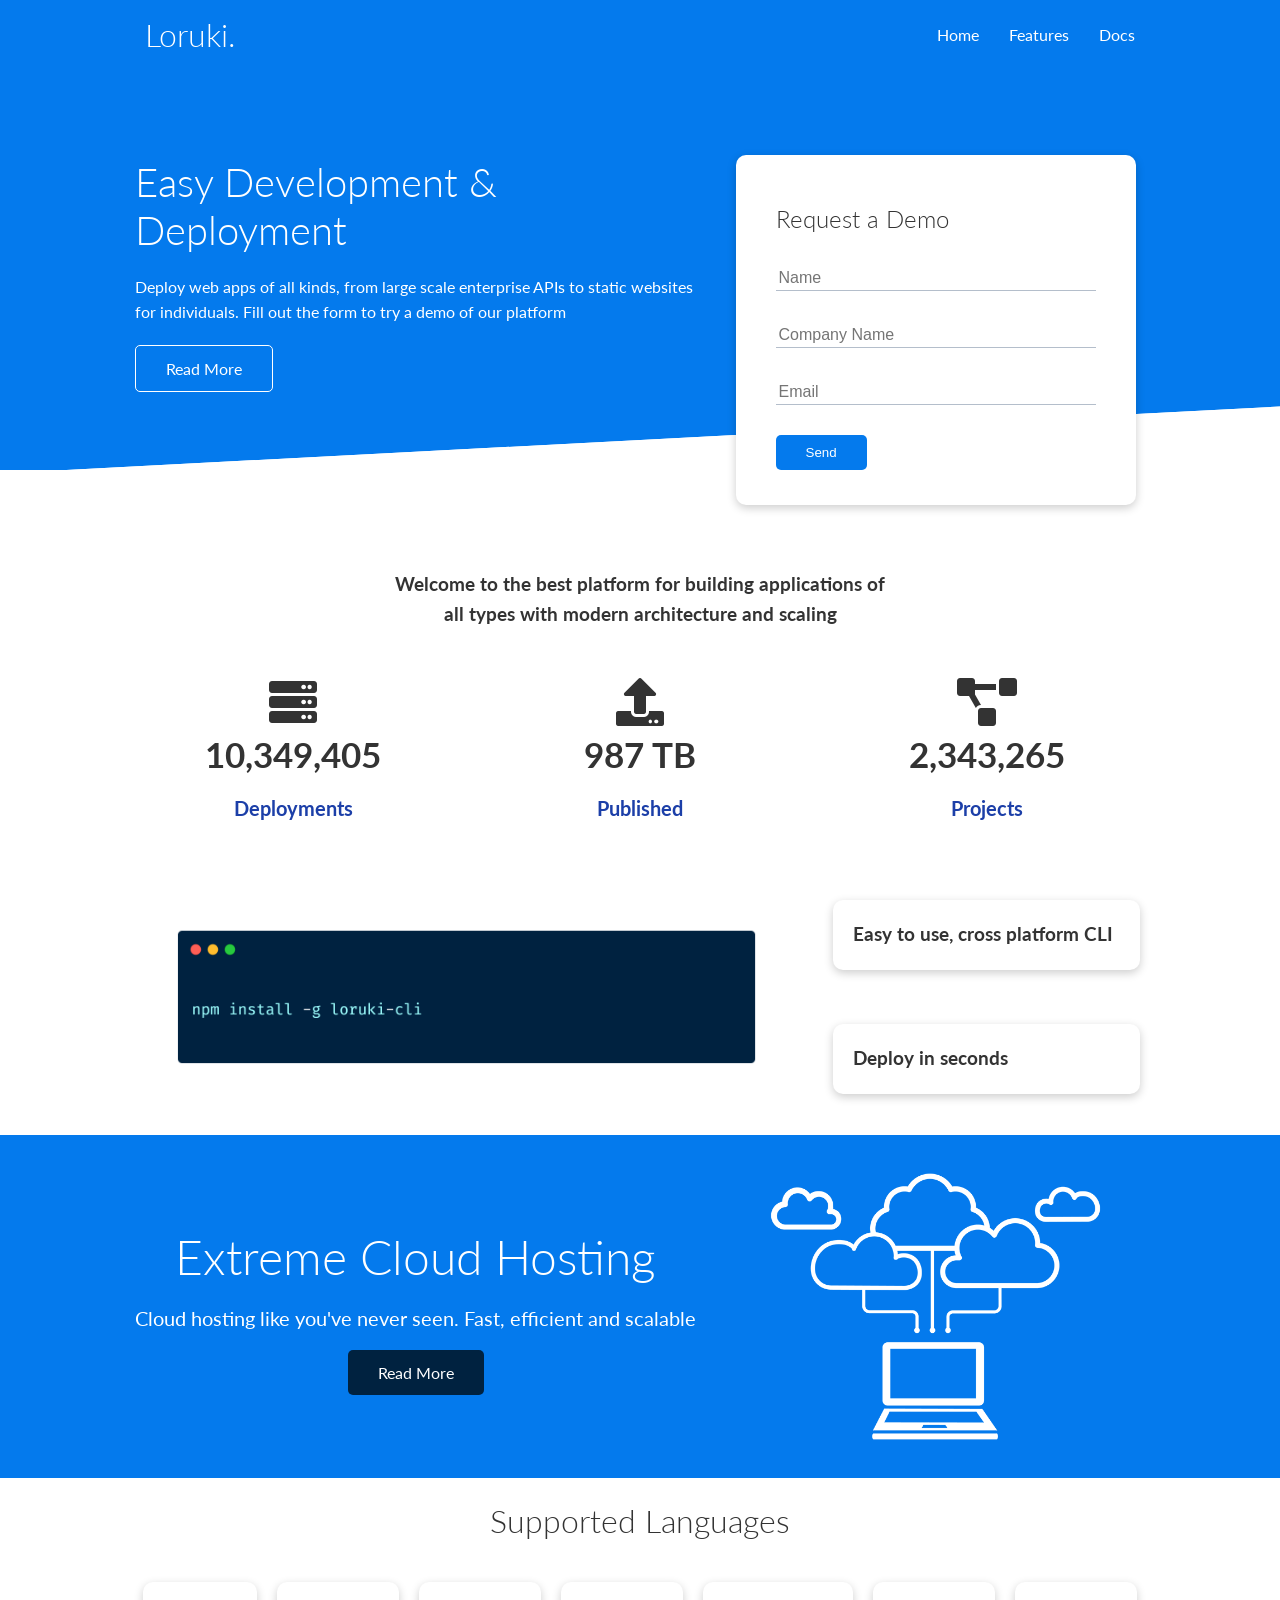
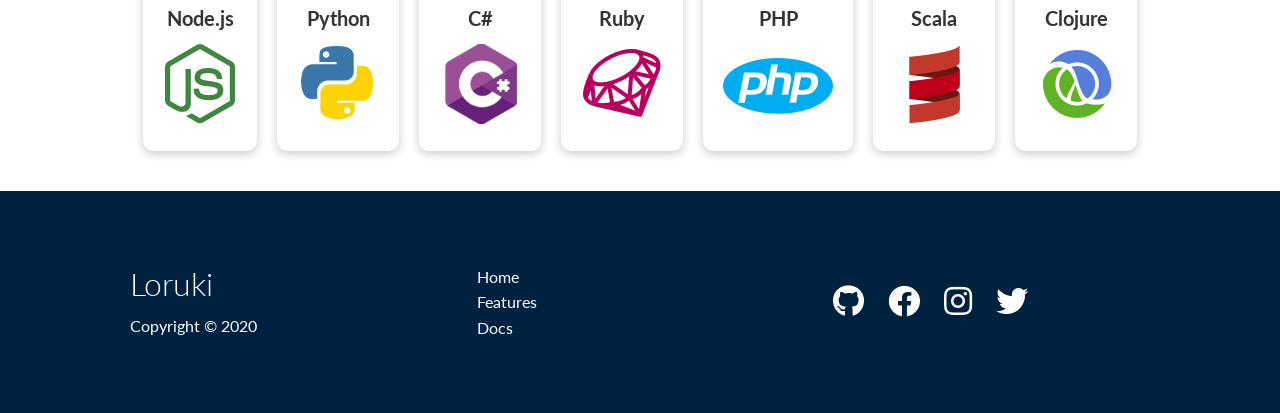
==== frontend/index.html @ 19492dc1 "Initial project structure" ====
<!DOCTYPE html>
<html lang="en">
<head>
    <meta charset="UTF-8">
    <meta name="viewport" content="width=device-width, initial-scale=1.0">
    <link rel="stylesheet" href="https://cdnjs.cloudflare.com/ajax/libs/font-awesome/5.15.1/css/all.min.css" integrity="sha512-+4zCK9k+qNFUR5X+cKL9EIR+ZOhtIloNl9GIKS57V1MyNsYpYcUrUeQc9vNfzsWfV28IaLL3i96P9sdNyeRssA==" crossorigin="anonymous" />
    <link rel="stylesheet" href="css/utilities.css">
    <link rel="stylesheet" href="css/style.css">
    <title>Loruki | Cloud Hosting For Everyone</title>
</head>
<body>
    <!-- Navbar -->
    <div class="navbar">
        <div class="container flex">
             <h1 class="logo"><a href="index.html">Loruki.</a></h1>
            <nav>
                <ul>
                    <li><a href="index.html">Home</a></li>
                    <li><a href="features.html">Features</a></li>
                    <li><a href="docs.html">Docs</a></li>
                </ul>
            </nav>
        </div>
    </div>
    
    <!-- Showcase -->
    <section class="showcase">
        <div class="container grid">
            <div class="showcase-text">
                <h1>Easy Development & Deployment</h1>
                <p>Deploy web apps of all kinds, from large scale enterprise APIs to static websites for individuals. Fill out the form to try a demo of our platform</p>
                <a href="features.html" class="btn btn-outline">Read More</a>
            </div>

            <!-- Updated form -->
            <div class="showcase-form card">
            <h2>Request a Demo</h2>
            <form id="demoForm">
                <div class="form-control">
                <input type="text" name="name" placeholder="Name" required>
                </div>
                <div class="form-control">
                <input type="text" name="company" placeholder="Company Name" required>
                </div>
                <div class="form-control">
                <input type="email" name="email" placeholder="Email" required>
                </div>
                <!-- Feedback message shown after submit -->
                <p id="demoMsg" style="display:none; margin-top:.5rem;"></p>
                <input type="submit" value="Send" class="btn btn-primary">
            </form>
            </div>
        </div>
    </section>

    <!-- Stats -->
    <section class="stats">
        <div class="container">
            <h3 class="stats-heading text-center my-1">
                Welcome to the best platform for building applications of all types with modern architecture and scaling
            </h3>

            <div class="grid grid-3 text-center my-4">
                <div>
                    <i class="fas fa-server fa-3x"></i>
                    <h3>10,349,405</h3>
                    <p class="text-secondary">Deployments</p>
                </div>
                <div>
                    <i class="fas fa-upload fa-3x"></i>
                    <h3>987 TB</h3>
                    <p class="text-secondary">Published</p>
                </div>
                <div>
                    <i class="fas fa-project-diagram fa-3x"></i>
                    <h3>2,343,265</h3>
                    <p class="text-secondary">Projects</p>
                </div>
            </div>
        </div>
    </section>

    <!-- Cli -->
    <section class="cli">
        <div class="container grid">
            <img src="images/cli.png" alt="">
            <div class="card">
                <h3>Easy to use, cross platform CLI</h3>
            </div>
            <div class="card">
                <h3>Deploy in seconds</h3>
            </div>
        </div>
    </section>

    <!-- Cloud -->
    <section class="cloud bg-primary my-2 py-2">
        <div class="container grid">
            <div class="text-center">
                <h2 class="lg">Extreme Cloud Hosting</h2>
                <p class="lead my-1">Cloud hosting like you've never seen. Fast, efficient and scalable</p>
                <a href="features.html" class="btn btn-dark">Read More</a>
            </div>
            <img src="images/cloud.png" alt="">
        </div>
    </section>

    <!-- Languages -->
    <section class="languages">
        <h2 class="md text-center my-2">
            Supported Languages
        </h2>
        <div class="container flex">
            <div class="card">
                <h4>Node.js</h4>
                <img src="images/logos/node.png" alt="">
            </div>
            <div class="card">
                <h4>Python</h4>
                <img src="images/logos/python.png" alt="">
              </div>
              <div class="card">
                <h4>C#</h4>
                <img src="images/logos/csharp.png" alt="">
              </div>
              <div class="card">
                <h4>Ruby</h4>
                <img src="images/logos/ruby.png" alt="">
              </div>
              <div class="card">
                <h4>PHP</h4>
                <img src="images/logos/php.png" alt="">
              </div>
              <div class="card">
                <h4>Scala</h4>
                <img src="images/logos/scala.png" alt="">
              </div>
              <div class="card">
                <h4>Clojure</h4>
                <img src="images/logos/clojure.png" alt="">
              </div>
        </div>
    </section>

    <!-- Footer -->
    <footer class="footer bg-dark py-5">
        <div class="container grid grid-3">
            <div>
                <h1>Loruki
                </h1>
                <p>Copyright &copy; 2020</p>
            </div>
            <nav>
                <ul>
                    <li><a href="index.html">Home</a></li>
                    <li><a href="features.html">Features</a></li>
                    <li><a href="docs.html">Docs</a></li>
                </ul>
            </nav>
            <div class="social">
                <a href="#"><i class="fab fa-github fa-2x"></i></a>
                <a href="#"><i class="fab fa-facebook fa-2x"></i></a>
                <a href="#"><i class="fab fa-instagram fa-2x"></i></a>
                <a href="#"><i class="fab fa-twitter fa-2x"></i></a>
            </div>
        </div>
    </footer>


<script>
    // API_BASE is set by the frontend-deploy.yml workflow using sed before
    // the files are uploaded to S3. The value below is used for local
    // development via docker-compose. Do not hardcode a production URL here.
const API_BASE = "http://localhost:5000/api";
 
 
document.getElementById("demoForm").addEventListener("submit", async function (e) {
    e.preventDefault();
 
    const form   = e.target;
    const msg    = document.getElementById("demoMsg");
    const btn    = form.querySelector('[type="submit"]');
 
    const payload = {
      name:    form.name.value.trim(),
      company: form.company.value.trim(),
      email:   form.email.value.trim(),
    };
 
    btn.disabled = true;
    btn.value    = "Sending…";
    msg.style.display = "none";
 
    try {
      const res  = await fetch(`${API_BASE}/demo`, {
        method:  "POST",
        headers: { "Content-Type": "application/json" },
        body:    JSON.stringify(payload),
      });
 
      const json = await res.json();
 
      if (json.success) {
        msg.style.color = "green";
        msg.textContent = "Thank you! We'll be in touch soon.";
        form.reset();
      } else {
        msg.style.color = "red";
        msg.textContent = (json.errors || ["Something went wrong."]).join(" ");
      }
    } catch (err) {
      msg.style.color = "red";
      msg.textContent = "Network error – please try again.";
    } finally {
      msg.style.display = "block";
      btn.disabled = false;
      btn.value    = "Send";
    }
});
</script>

</body>
</html>
---- frontend/css/utilities.css ----
.container {
  max-width: 1100px;
  margin: 0 auto;
  overflow: auto;
  padding: 0 40px;
}

.card {
  background-color: #fff;
  color: #333;
  border-radius: 10px;
  box-shadow: 0 3px 10px rgba(0, 0, 0, 0.2);
  padding: 20px;
  margin: 10px;
}

.btn {
  display: inline-block;
  padding: 10px 30px;
  cursor: pointer;
  background: var(--primary-color);
  color: #fff;
  border: none;
  border-radius: 5px;
}

.btn-outline {
  background-color: transparent;
  border: 1px #fff solid;
}

.btn:hover {
  transform: scale(0.98);
}

/* Backgrounds & colored buttons */
.bg-primary,
.btn-primary {
  background-color: var(--primary-color);
  color: #fff;
}

.bg-secondary,
.btn-secondary {
  background-color: var(--secondary-color);
  color: #fff;
}

.bg-dark,
.btn-dark {
  background-color: var(--dark-color);
  color: #fff;
}

.bg-light,
.btn-light {
  background-color: var(--light-color);
  color: #333;
}

.bg-primary a,
.btn-primary a,
.bg-secondary a,
.btn-secondary a,
.bg-dark a,
.btn-dark a {
  color: #fff;
}

/* Text colors */
.text-primary {
  color: var(--primary-color);
}

.text-secondary {
  color: var(--secondary-color);
}

.text-dark {
  color: var(--dark-color);
}

.text-light {
  color: var(--light-color);
}

/* Text sizes */
.lead {
  font-size: 20px;
}

.sm {
  font-size: 1rem;
}

.md {
  font-size: 2rem;
}

.lg {
  font-size: 3rem;
}

.xl {
  font-size: 4rem;
}

.text-center {
  text-align: center;
}

/* Alert */
.alert {
  background-color: var(--light-color);
  padding: 10px 20px;
  font-weight: bold;
  margin: 15px 0;
}

.alert i {
  margin-right: 10px;
}

.alert-success {
  background-color: var(--success-color);
  color: #fff;
}

.alert-error {
  background-color: var(--error-color);
  color: #fff;
}

.flex {
  display: flex;
  justify-content: center;
  align-items: center;
  height: 100%;
}

.grid {
  display: grid;
  grid-template-columns: repeat(2, 1fr);
  gap: 20px;
  justify-content: center;
  align-items: center;
  height: 100%;
}

.grid-3 {
  grid-template-columns: repeat(3, 1fr);
}

/* Margin */
.my-1 {
  margin: 1rem 0;
}

.my-2 {
  margin: 1.5rem 0;
}

.my-3 {
  margin: 2rem 0;
}

.my-4 {
  margin: 3rem 0;
}

.my-5 {
  margin: 4rem 0;
}

.m-1 {
  margin: 1rem;
}

.m-2 {
  margin: 1.5rem;
}

.m-3 {
  margin: 2rem;
}

.m-4 {
  margin: 3rem;
}

.m-5 {
  margin: 4rem;
}

/* Padding */
.py-1 {
  padding: 1rem 0;
}

.py-2 {
  padding: 1.5rem 0;
}

.py-3 {
  padding: 2rem 0;
}

.py-4 {
  padding: 3rem 0;
}

.py-5 {
  padding: 4rem 0;
}

.p-1 {
  padding: 1rem;
}

.p-2 {
  padding: 1.5rem;
}

.p-3 {
  padding: 2rem;
}

.p-4 {
  padding: 3rem;
}

.p-5 {
  padding: 4rem;
}
---- frontend/css/style.css ----
@import url('https://fonts.googleapis.com/css2?family=Lato:wght@300&display=swap');

:root {
  --primary-color: #047aed;
  --secondary-color: #1c3fa8;
  --dark-color: #002240;
  --light-color: #f4f4f4;
  --success-color: #5cb85c;
  --error-color: #d9534f;
}

* {
  box-sizing: border-box;
  padding: 0;
  margin: 0;
}

body {
  font-family: 'Lato', sans-serif;
  color: #333;
  line-height: 1.6;
}

ul {
  list-style-type: none;
}

a {
  text-decoration: none;
  color: #333;
}
h1,
h2 {
  font-weight: 300;
  line-height: 1.2;
  margin: 10px 0;
}

p {
  margin: 10px 0;
}

img {
  width: 100%;
}

code,
pre {
  background: #333;
  color: #fff;
  padding: 10px;
}

.hidden {
  visibility: hidden;
  height: 0;
}

/* Navbar */
.navbar {
  background-color: var(--primary-color);
  color: #fff;
  height: 70px;
}

.navbar ul {
  display: flex;
}

.navbar a {
  color: #fff;
  padding: 10px;
  margin: 0 5px;
}

.navbar ul a:hover {
  border-bottom: 2px #fff solid;
}

.navbar .flex {
  justify-content: space-between;
}

/* Showcase */
.showcase {
  height: 400px;
  background-color: var(--primary-color);
  color: #fff;
  position: relative;
}

.showcase h1 {
  font-size: 40px;
}

.showcase p {
  margin: 20px 0;
}

.showcase .grid {
  overflow: visible;
  grid-template-columns: 55% auto;
  gap: 30px;
}

.showcase-text {
  animation: slideInFromLeft 1s ease-in;
}

.showcase-form {
  position: relative;
  top: 60px;
  height: 350px;
  width: 400px;
  padding: 40px;
  z-index: 100;
  justify-self: flex-end;
  animation: slideInFromRight 1s ease-in;
}

.showcase-form .form-control {
  margin: 30px 0;
}

.showcase-form input[type='text'],
.showcase-form input[type='email'] {
  border: 0;
  border-bottom: 1px solid #b4becb;
  width: 100%;
  padding: 3px;
  font-size: 16px;
}

.showcase-form input:focus {
  outline: none;
}

.showcase::before,
.showcase::after {
  content: '';
  position: absolute;
  height: 100px;
  bottom: -70px;
  right: 0;
  left: 0;
  background: #fff;
  transform: skewY(-3deg);
  -webkit-transform: skewY(-3deg);
  -moz-transform: skewY(-3deg);
  -ms-transform: skewY(-3deg);
}

/* Stats */
.stats {
  padding-top: 100px;
  animation: slideInFromBottom 1s ease-in;
}

.stats-heading {
  max-width: 500px;
  margin: auto;
}

.stats .grid h3 {
  font-size: 35px;
}

.stats .grid p {
  font-size: 20px;
  font-weight: bold;
}

/* Cli */
.cli .grid {
  grid-template-columns: repeat(3, 1fr);
  grid-template-rows: repeat(2, 1fr);
}

.cli .grid > *:first-child {
  grid-column: 1 / span 2;
  grid-row: 1 / span 2;
}

/* Cloud */
.cloud .grid {
  grid-template-columns: 4fr 3fr;
}

/* Languages */

.languages .flex {
  flex-wrap: wrap;
}

.languages .card {
  text-align: center;
  margin: 18px 10px 40px;
  transition: transform 0.2s ease-in;
}

.languages .card h4 {
  font-size: 20px;
  margin-bottom: 10px;
}

.languages .card:hover {
  transform: translateY(-15px);
}

/* Features */
.features-head img,
.docs-head img {
  width: 200px;
  justify-self: flex-end;
}

.features-sub-head img {
  width: 300px;
  justify-self: flex-end;
}

.features-main .card > i {
  margin-right: 20px;
}

.features-main .grid {
  padding: 30px;
}

.features-main .grid > *:first-child {
  grid-column: 1 / span 3;
}

.features-main .grid > *:nth-child(2) {
  grid-column: 1 / span 2;
}

/* Docs */
.docs-main h3 {
  margin: 20px 0;
}

.docs-main .grid {
  grid-template-columns: 1fr 2fr;
  align-items: flex-start;
}

.docs-main nav li {
  font-size: 17px;
  padding-bottom: 5px;
  margin-bottom: 5px;
  border-bottom: 1px #ccc solid;
}

.docs-main a:hover {
  font-weight: bold;
}

/* Footer */
.footer .social a {
  margin: 0 10px;
}

.fa-github:hover {
  color: #000000;
}

.fa-facebook:hover {
  color: #1773EA;
}

.fa-instagram:hover {
  color: #B32E87;
}

.fa-twitter:hover {
  color: #1C9CEA;
}

/* Animations */
@keyframes slideInFromLeft {
  0% {
    transform: translateX(-100%);
  }

  100% {
    transform: translateX(0);
  }
}

@keyframes slideInFromRight {
  0% {
    transform: translateX(100%);
  }

  100% {
    transform: translateX(0);
  }
}

@keyframes slideInFromTop {
  0% {
    transform: translateY(-100%);
  }

  100% {
    transform: translateX(0);
  }
}

@keyframes slideInFromBottom {
  0% {
    transform: translateY(100%);
  }

  100% {
    transform: translateX(0);
  }
}
@media (max-width: 1000px){

  .showcase-form{
    width: 340px;
  }
}

/* Tablets and under */
@media (max-width: 768px) {
  .grid,
  .showcase .grid,
  .stats .grid,
  .cli .grid,
  .cloud .grid,
  .features-main .grid,
  .docs-main .grid {
    grid-template-columns: 1fr;
    grid-template-rows: 1fr;
  }

  .showcase {
    height: auto;
  }

  .showcase-text {
    text-align: center;
    margin-top: 40px;
    animation: slideInFromTop 1s ease-in;
  }

  .showcase-form {
    justify-self: center;
    margin: auto;
    animation: slideInFromBottom 1s ease-in;
  }

  .cli .grid > *:first-child {
    grid-column: 1;
    grid-row: 1;
  }

  .features-head,
  .features-sub-head,
  .docs-head {
    text-align: center;
  }

  .features-head img,
  .features-sub-head img,
  .docs-head img {
    justify-self: center;
  }

  .features-main .grid > *:first-child,
  .features-main .grid > *:nth-child(2) {
    grid-column: 1;
  }
}




/* Mobile */
@media (max-width: 500px) {
  .navbar {
    height: 110px;
  }

  .navbar .flex {
    flex-direction: column;
  }

  .navbar ul {
    padding: 10px;
    background-color: rgba(0, 0, 0, 0.1);
  }
  
  .showcase-form {
    width: 300px;
  }

}
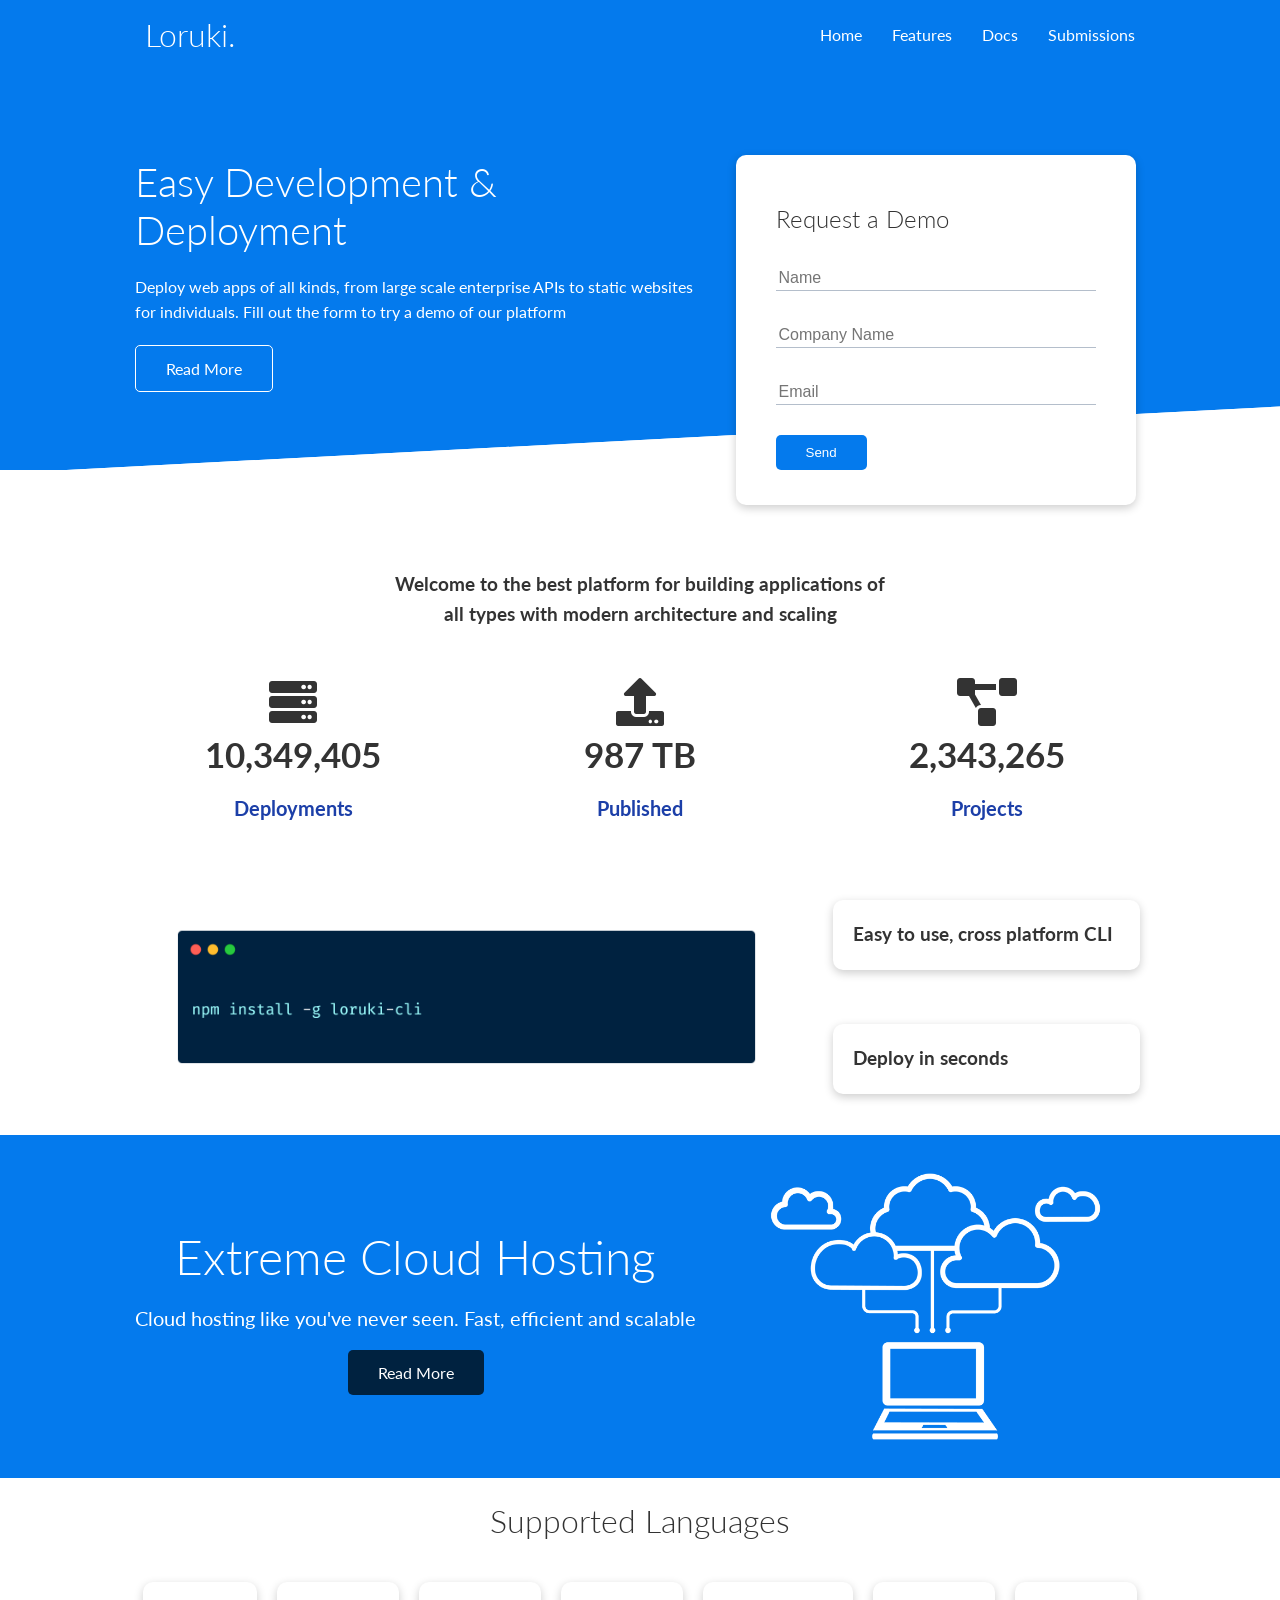
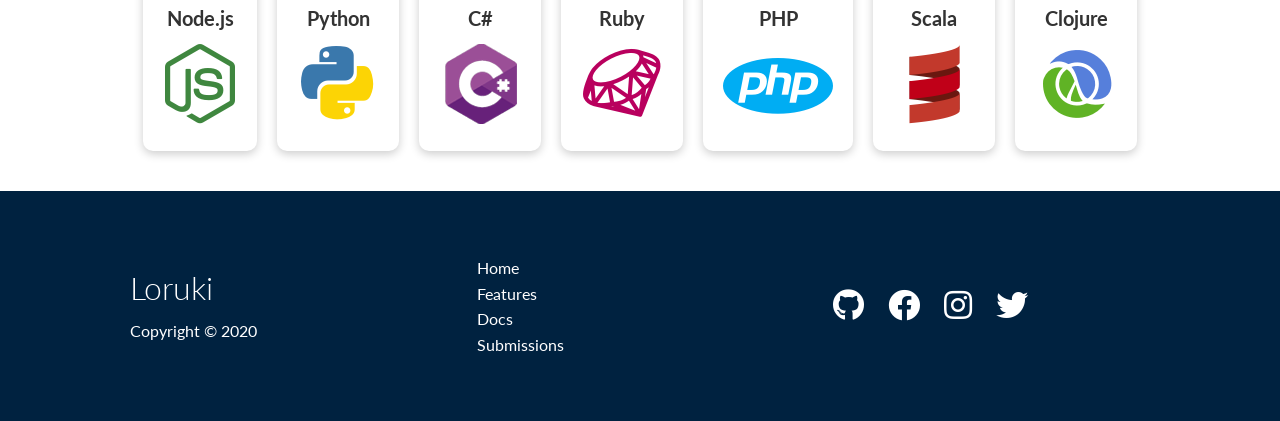
==== commit bbc16695: "Capstone Architecture Report & Technical Documentation" ====
--- a/frontend/index.html
+++ b/frontend/index.html
@@ -18,6 +18,7 @@
                     <li><a href="index.html">Home</a></li>
                     <li><a href="features.html">Features</a></li>
                     <li><a href="docs.html">Docs</a></li>
+                    <li><a href="submissions.html">Submissions</a></li>
                 </ul>
             </nav>
         </div>
@@ -155,6 +156,7 @@
                     <li><a href="index.html">Home</a></li>
                     <li><a href="features.html">Features</a></li>
                     <li><a href="docs.html">Docs</a></li>
+                    <li><a href="submissions.html">Submissions</a></li>
                 </ul>
             </nav>
             <div class="social">
@@ -168,10 +170,9 @@
 
 
 <script>
-    // API_BASE is set by the frontend-deploy.yml workflow using sed before
-    // the files are uploaded to S3. The value below is used for local
-    // development via docker-compose. Do not hardcode a production URL here.
-const API_BASE = "http://localhost:5000/api";
+    // Relative path — works both locally (docker-compose Nginx proxies /api/)
+    // and in production (web-tier Nginx proxies /api/ to the internal ALB).
+const API_BASE = "/api";
  
  
 document.getElementById("demoForm").addEventListener("submit", async function (e) {
--- a/frontend/css/style.css
+++ b/frontend/css/style.css
@@ -399,3 +399,215 @@
   }
 
 }
+
+/* ── Submissions Page Styles ───────────────────────────────────────── */
+.submissions-section {
+  padding: 30px 0;
+  min-height: 500px;
+  background-color: #f8f9fa;
+}
+
+.submissions-toolbar {
+  display: flex;
+  flex-wrap: wrap;
+  justify-content: space-between;
+  align-items: center;
+  gap: 15px;
+  margin-bottom: 25px;
+  padding: 15px 20px;
+  background: #fff;
+  border-radius: 10px;
+  box-shadow: 0 3px 10px rgba(0, 0, 0, 0.08);
+}
+
+.search-box {
+  position: relative;
+  flex: 1;
+  min-width: 240px;
+}
+
+.search-box input {
+  width: 100%;
+  padding: 10px 15px 10px 40px;
+  border: 1px solid #ccc;
+  border-radius: 20px;
+  font-size: 15px;
+  outline: none;
+  transition: border-color 0.3s;
+}
+
+.search-box input:focus {
+  border-color: var(--primary-color);
+}
+
+.search-box i {
+  position: absolute;
+  left: 15px;
+  top: 50%;
+  transform: translateY(-50%);
+  color: #888;
+}
+
+.view-switcher {
+  display: flex;
+  align-items: center;
+  gap: 8px;
+}
+
+.view-btn {
+  background: var(--light-color);
+  color: #333;
+  border: 1px solid #ddd;
+  padding: 8px 16px;
+  border-radius: 20px;
+  cursor: pointer;
+  font-size: 14px;
+  font-weight: 600;
+  display: flex;
+  align-items: center;
+  gap: 6px;
+  transition: all 0.3s ease;
+}
+
+.view-btn:hover {
+  background: #e2e2e2;
+}
+
+.view-btn.active {
+  background: var(--primary-color);
+  color: #fff;
+  border-color: var(--primary-color);
+}
+
+.count-badge {
+  background-color: var(--secondary-color);
+  color: #fff;
+  padding: 4px 12px;
+  border-radius: 15px;
+  font-size: 13px;
+  font-weight: bold;
+}
+
+/* Card View Grid */
+.submissions-grid {
+  display: grid;
+  grid-template-columns: repeat(auto-fill, minmax(300px, 1fr));
+  gap: 20px;
+}
+
+.submission-card {
+  background: #fff;
+  border-radius: 12px;
+  padding: 20px;
+  box-shadow: 0 4px 12px rgba(0, 0, 0, 0.06);
+  transition: transform 0.2s ease, box-shadow 0.2s ease;
+}
+
+.submission-card:hover {
+  transform: translateY(-4px);
+  box-shadow: 0 8px 20px rgba(0, 0, 0, 0.12);
+}
+
+.card-header-bar {
+  display: flex;
+  justify-content: space-between;
+  align-items: center;
+  margin-bottom: 12px;
+  padding-bottom: 8px;
+  border-bottom: 1px solid #f0f0f0;
+}
+
+.card-id-tag {
+  background: var(--light-color);
+  color: var(--dark-color);
+  padding: 2px 8px;
+  border-radius: 6px;
+  font-size: 12px;
+  font-weight: bold;
+}
+
+.card-date {
+  font-size: 12px;
+  color: #777;
+}
+
+.card-body-item {
+  display: flex;
+  align-items: center;
+  gap: 10px;
+  margin-bottom: 10px;
+  font-size: 15px;
+  color: #444;
+}
+
+.card-body-item i {
+  color: var(--primary-color);
+  width: 20px;
+  text-align: center;
+}
+
+.card-body-item strong {
+  color: var(--dark-color);
+}
+
+/* Table View */
+.submissions-table-container {
+  background: #fff;
+  border-radius: 12px;
+  box-shadow: 0 4px 12px rgba(0, 0, 0, 0.06);
+  overflow-x: auto;
+}
+
+.submissions-table {
+  width: 100%;
+  border-collapse: collapse;
+  text-align: left;
+}
+
+.submissions-table th {
+  background: var(--primary-color);
+  color: #fff;
+  padding: 14px 18px;
+  font-weight: 600;
+  font-size: 14px;
+}
+
+.submissions-table th:first-child {
+  border-top-left-radius: 12px;
+}
+
+.submissions-table th:last-child {
+  border-top-right-radius: 12px;
+}
+
+.submissions-table td {
+  padding: 14px 18px;
+  border-bottom: 1px solid #eee;
+  font-size: 14px;
+  color: #333;
+}
+
+.submissions-table tr:hover {
+  background-color: #f4f8ff;
+}
+
+.submissions-table tr:last-child td {
+  border-bottom: none;
+}
+
+/* Empty / Loading State */
+.status-state {
+  text-align: center;
+  padding: 50px 20px;
+  background: #fff;
+  border-radius: 12px;
+  box-shadow: 0 4px 12px rgba(0, 0, 0, 0.06);
+  color: #666;
+}
+
+.status-state i {
+  font-size: 40px;
+  color: var(--primary-color);
+  margin-bottom: 15px;
+}
+
